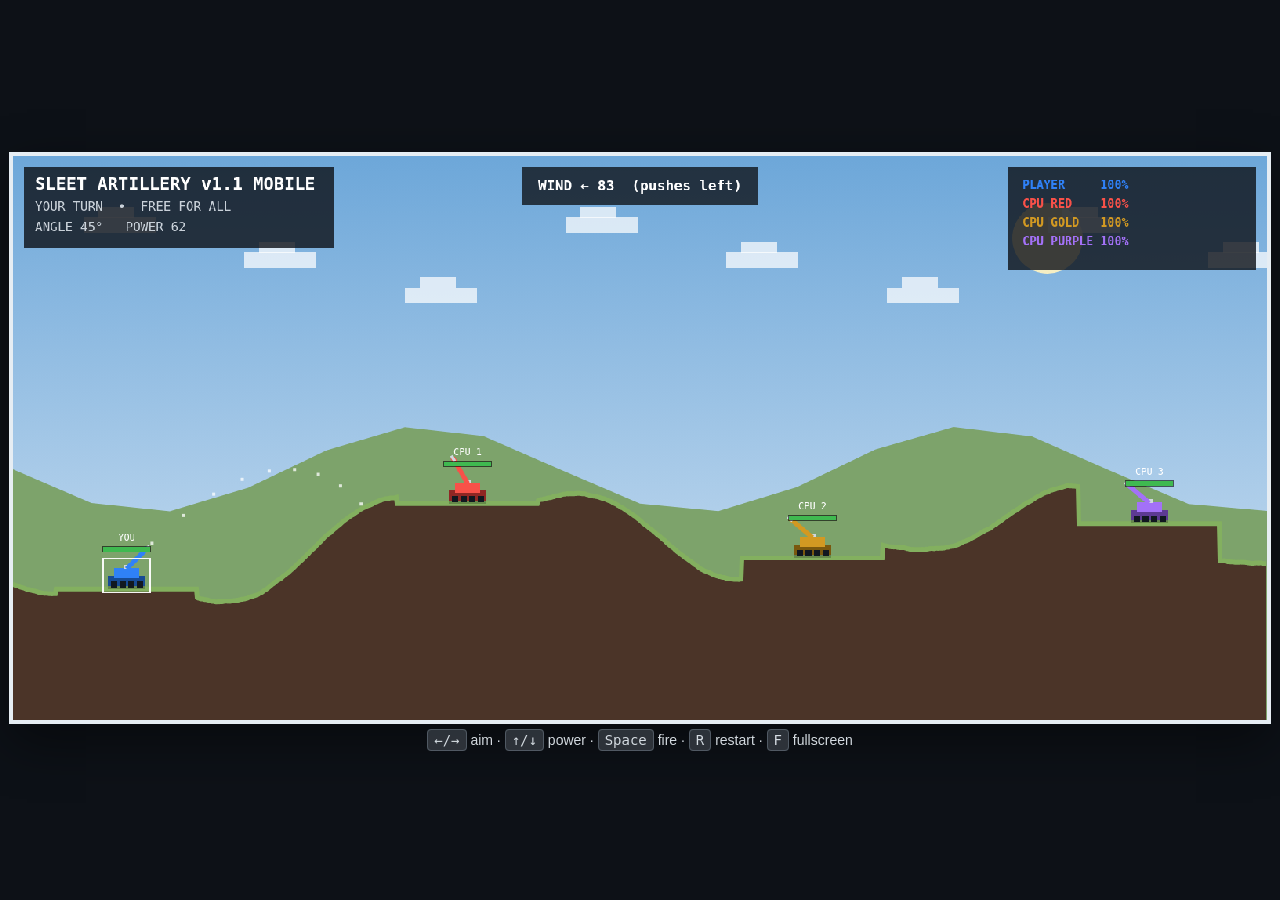
==== sleet-artillery/index.html @ ce70ad14 "Add mobile Sleet Artillery web build" ====
<!DOCTYPE html>
<html lang="en">
<head>
<meta charset="UTF-8" />
<meta name="viewport" content="width=device-width,initial-scale=1.0" />
<title>Sleet Artillery v1.1 Mobile - Free For All</title>
<style>
html,body{margin:0;height:100%;background:#0d1117;color:#e6edf3;font-family:Arial,Helvetica,sans-serif;overflow:hidden}
#wrap{height:100%;display:flex;align-items:center;justify-content:center;flex-direction:column;gap:8px}
canvas{image-rendering:pixelated;image-rendering:crisp-edges;border:4px solid #e6edf3;max-width:98vw;max-height:86vh;background:#78b7e8;box-shadow:0 18px 50px rgba(0,0,0,.45)}
canvas:fullscreen{width:100vw;height:100vh;max-width:none;max-height:none;border:0;object-fit:contain;background:#000}
#help{font-size:14px;opacity:.92;text-align:center;padding:0 10px} kbd{background:#30363d;padding:2px 6px;border-radius:4px;border:1px solid #57606a}
#touch{display:none;gap:8px;flex-wrap:wrap;justify-content:center;width:min(98vw,760px)}
#touch button{font:700 16px Arial,sans-serif;min-width:64px;min-height:48px;padding:10px 14px;border-radius:10px;border:1px solid #57606a;background:#21262d;color:#fff;touch-action:none;user-select:none;-webkit-user-select:none}
#touch .fire{min-width:110px;background:#8f2724}
#touch .utility{font-size:13px;min-width:76px}
@media (pointer:coarse),(max-width:900px){canvas{max-height:72vh;border-width:2px}#help{display:none}#touch{display:flex}#wrap{gap:6px;padding:4px;box-sizing:border-box}}
</style>
</head>
<body>
<div id="wrap">
<canvas id="game" width="1600" height="720"></canvas>
<div id="help"><kbd>←/→</kbd> aim · <kbd>↑/↓</kbd> power · <kbd>Space</kbd> fire · <kbd>R</kbd> restart · <kbd>F</kbd> fullscreen</div>
<div id="touch">
  <button data-hold="ArrowLeft">ANGLE +</button>
  <button data-hold="ArrowRight">ANGLE -</button>
  <button data-hold="ArrowUp">POWER +</button>
  <button data-hold="ArrowDown">POWER -</button>
  <button class="fire" id="fireBtn">FIRE</button>
  <button class="utility" id="restartBtn">NEW MAP</button>
  <button class="utility" id="fullBtn">FULLSCREEN</button>
</div>
</div>
<script>
const canvas=document.getElementById('game'),ctx=canvas.getContext('2d');ctx.imageSmoothingEnabled=false;
const W=canvas.width,H=canvas.height,GRAVITY=190,WIND_SCALE=55;
const keys={};
let terrain=[],tanks=[],projectile=null,particles=[],trails=[],wind=0,turn=0,state='aim',winner=null,screenShake=0,flash=0,last=performance.now();
const COLORS=[['#2f81f7','#174b94'],['#f85149','#8f2724'],['#d29922','#7a580e'],['#a371f7','#5d3a93']];
const NAMES=['PLAYER','CPU RED','CPU GOLD','CPU PURPLE'];
addEventListener('keydown',e=>{keys[e.code]=true;if(['Space','ArrowUp','ArrowDown','ArrowLeft','ArrowRight'].includes(e.code))e.preventDefault();if(e.code==='KeyF'&&!e.repeat){if(!document.fullscreenElement)canvas.requestFullscreen?.();else document.exitFullscreen?.();}if(e.code==='KeyR'&&!e.repeat)resetGame();if(e.code==='Space'&&!e.repeat&&state==='aim'&&turn===0)fireCurrent();});
addEventListener('keyup',e=>keys[e.code]=false);
const touch=document.getElementById('touch');
for(const b of touch.querySelectorAll('[data-hold]')){
  const code=b.dataset.hold;
  const down=e=>{e.preventDefault();keys[code]=true;};
  const up=e=>{e.preventDefault();keys[code]=false;};
  b.addEventListener('pointerdown',down); b.addEventListener('pointerup',up); b.addEventListener('pointercancel',up); b.addEventListener('pointerleave',up);
}
document.getElementById('fireBtn').addEventListener('pointerdown',e=>{e.preventDefault();if(state==='aim'&&turn===0)fireCurrent();});
document.getElementById('restartBtn').addEventListener('pointerdown',e=>{e.preventDefault();resetGame();});
document.getElementById('fullBtn').addEventListener('pointerdown',async e=>{e.preventDefault();try{if(!document.fullscreenElement)await document.documentElement.requestFullscreen?.();else await document.exitFullscreen?.();}catch(_){}});
canvas.addEventListener('pointerdown',()=>{ if(window.innerWidth<900 && screen.orientation?.lock && document.fullscreenElement){screen.orientation.lock('landscape').catch(()=>{});} });
function clamp(v,a,b){return Math.max(a,Math.min(b,v));} function rand(a,b){return a+Math.random()*(b-a);} function alive(){return tanks.filter(t=>t.health>0);} function groundY(x){return terrain[clamp(Math.round(x),0,W-1)];}
function generateTerrain(){terrain=new Array(W);let base=505+rand(-20,20),drift=0;for(let x=0;x<W;x++){drift+=rand(-.3,.3);drift*=.968;const wave=Math.sin(x*.008)*54+Math.sin(x*.021+1.4)*22+Math.sin(x*.0031+2)*28;terrain[x]=clamp(base+wave+drift,335,635);} [145,580,1020,1450].forEach(x=>flattenPad(x,90));}
function flattenPad(cx,r){let sum=0,n=0;for(let x=Math.max(0,cx-r);x<Math.min(W,cx+r);x++){sum+=terrain[x];n++;}const y=sum/n;for(let x=Math.max(0,cx-r);x<Math.min(W,cx+r);x++)terrain[x]=y;}
function makeTank(x,id){const [color,dark]=COLORS[id];const left=id>=2;return{x,y:groundY(x)-20,w:38,h:20,id,angle:id===0?45:(left?140:120),power:62,health:100,color,dark};}
function syncTankY(t){if(t.health>0)t.y=groundY(t.x)-t.h;}
function resetGame(){generateTerrain();const xs=[145,580,1020,1450];tanks=xs.map((x,i)=>makeTank(x,i));projectile=null;particles=[];trails=[];wind=rand(-1,1);turn=0;state='aim';winner=null;screenShake=0;flash=0;}
function muzzle(t){const r=36,rad=t.angle*Math.PI/180;return{x:t.x+Math.cos(rad)*r,y:t.y-6-Math.sin(rad)*r};}
function fireTank(t){if(!t||t.health<=0)return;const m=muzzle(t),rad=t.angle*Math.PI/180,speed=t.power*4.55;projectile={x:m.x,y:m.y,vx:Math.cos(rad)*speed,vy:-Math.sin(rad)*speed,owner:t.id,life:0};trails=[];state='flight';burst(m.x,m.y,9,'#ffd166',125);}
function fireCurrent(){if(projectile||winner!==null)return;fireTank(tanks[turn]);}
function pickCpuTarget(cpu){const choices=tanks.filter(t=>t.health>0&&t.id!==cpu.id);choices.sort((a,b)=>Math.abs(a.x-cpu.x)-Math.abs(b.x-cpu.x));if(Math.random()<.72)return choices[0];return choices[Math.floor(Math.random()*choices.length)];}
function simulateImpact(cpu,angle,power){const rad=angle*Math.PI/180,s=power*4.55,m=muzzle(cpu);let x=m.x,y=m.y,vx=Math.cos(rad)*s,vy=-Math.sin(rad)*s;for(let i=0;i<500;i++){const dt=.022;vx+=wind*WIND_SCALE*dt;vy+=GRAVITY*dt;x+=vx*dt;y+=vy*dt;if(x<0||x>=W||y>H+40)return{x,y,valid:false};if(y>=groundY(x))return{x,y,valid:true};}return{x,y,valid:false};}
function cpuChooseAndFire(){const cpu=tanks[turn];if(!cpu||cpu.health<=0){advanceTurn();return;}const target=pickCpuTarget(cpu);let best={err:1e9,angle:cpu.x<target.x?45:135,power:58};const a0=cpu.x<target.x?12:98,a1=cpu.x<target.x?82:168;for(let angle=a0;angle<=a1;angle+=2){for(let power=30;power<=100;power+=2){const hit=simulateImpact(cpu,angle,power);if(!hit.valid)continue;const err=Math.abs(hit.x-target.x)+Math.abs(hit.y-(target.y+8))*.15;if(err<best.err)best={err,angle,power};}}cpu.angle=clamp(best.angle+rand(-2.8,2.8),5,175);cpu.power=clamp(best.power+rand(-3.5,3.5),20,100);setTimeout(()=>{if(state==='cpu'&&winner===null&&tanks[turn]===cpu)fireTank(cpu);},600);}
function burst(x,y,n=18,color='#ffb347',speed=220){for(let i=0;i<n;i++)particles.push({x,y,vx:rand(-speed,speed),vy:rand(-speed,speed*.25),life:rand(.45,1),color,size:rand(2,5)});}
function crater(cx,cy,r){for(let x=Math.max(0,Math.floor(cx-r));x<=Math.min(W-1,Math.ceil(cx+r));x++){const dx=x-cx;if(Math.abs(dx)>r)continue;const depth=Math.sqrt(r*r-dx*dx)*.78;terrain[x]=Math.min(H-12,Math.max(terrain[x],cy+depth));}tanks.forEach(syncTankY);}
function damageAt(x,y,r){tanks.forEach(t=>{if(t.health<=0)return;const d=Math.hypot(t.x-x,(t.y-5)-y);if(d<r+30){const dmg=Math.round(clamp((1-d/(r+30))*62,7,62));t.health=clamp(t.health-dmg,0,100);burst(t.x,t.y-8,15,t.color,180);}});const survivors=alive();if(survivors.length===1){winner=survivors[0].id;state='gameover';}else if(survivors.length===0){winner=-1;state='gameover';}}
function explode(x,y){const r=46;crater(x,y,r);damageAt(x,y,r);burst(x,y,44,'#ff9f43',310);burst(x,y,22,'#f0f6fc',185);screenShake=9;flash=.18;projectile=null;if(winner!==null)return;advanceTurn();}
function advanceTurn(){if(winner!==null)return;let tries=0;do{turn=(turn+1)%tanks.length;tries++;}while(tanks[turn].health<=0&&tries<=tanks.length);wind=clamp(wind+rand(-.38,.38),-1,1);if(turn===0){state='aim';}else{state='cpu';cpuChooseAndFire();}}
function update(dt){if(state==='aim'&&turn===0&&winner===null&&tanks[0].health>0){const t=tanks[0];if(keys.ArrowLeft)t.angle=clamp(t.angle+55*dt,5,175);if(keys.ArrowRight)t.angle=clamp(t.angle-55*dt,5,175);if(keys.ArrowUp)t.power=clamp(t.power+34*dt,20,100);if(keys.ArrowDown)t.power=clamp(t.power-34*dt,20,100);}if(projectile){projectile.life+=dt;projectile.vx+=wind*WIND_SCALE*dt;projectile.vy+=GRAVITY*dt;projectile.x+=projectile.vx*dt;projectile.y+=projectile.vy*dt;if(trails.length===0||Math.hypot(projectile.x-trails.at(-1).x,projectile.y-trails.at(-1).y)>10)trails.push({x:projectile.x,y:projectile.y,life:1.35});if(projectile.x<0||projectile.x>=W||projectile.y>H+50){projectile=null;advanceTurn();}else if(projectile.y>=groundY(projectile.x))explode(projectile.x,projectile.y);else{for(const t of tanks){if(t.health<=0)continue;if(projectile.owner===t.id&&projectile.life<.2)continue;if(Math.abs(projectile.x-t.x)<24&&projectile.y>t.y-30&&projectile.y<t.y+20){explode(projectile.x,projectile.y);break;}}}}for(const p of particles){p.life-=dt;p.vy+=260*dt;p.x+=p.vx*dt;p.y+=p.vy*dt;}particles=particles.filter(p=>p.life>0);trails.forEach(t=>t.life-=dt);trails=trails.filter(t=>t.life>0);screenShake=Math.max(0,screenShake-28*dt);flash=Math.max(0,flash-dt);}
function drawSky(){const g=ctx.createLinearGradient(0,0,0,H);g.addColorStop(0,'#6da7d9');g.addColorStop(1,'#d7e6f4');ctx.fillStyle=g;ctx.fillRect(0,0,W,H);ctx.fillStyle='rgba(255,244,194,.92)';ctx.beginPath();ctx.arc(1320,105,45,0,Math.PI*2);ctx.fill();ctx.fillStyle='rgba(255,255,255,.72)';for(let i=0;i<8;i++){const x=90+i*205,y=78+(i%3)*45;ctx.fillRect(x,y,92,20);ctx.fillRect(x+19,y-13,46,14);}ctx.fillStyle='#7da36b';ctx.beginPath();ctx.moveTo(0,500);for(let x=0;x<=W;x+=100)ctx.lineTo(x,400+Math.sin(x*.009)*55);ctx.lineTo(W,H);ctx.lineTo(0,H);ctx.fill();}
function drawTerrain(){ctx.fillStyle='#4b3428';ctx.beginPath();ctx.moveTo(0,H);ctx.lineTo(0,terrain[0]);for(let x=1;x<W;x++)ctx.lineTo(x,terrain[x]);ctx.lineTo(W-1,H);ctx.closePath();ctx.fill();ctx.strokeStyle='#83b05f';ctx.lineWidth=6;ctx.beginPath();ctx.moveTo(0,terrain[0]);for(let x=1;x<W;x++)ctx.lineTo(x,terrain[x]);ctx.stroke();}
function drawTank(t){if(t.health<=0){ctx.fillStyle='rgba(20,20,20,.7)';ctx.fillRect(t.x-20,groundY(t.x)-9,40,9);return;}const x=Math.round(t.x),y=Math.round(t.y),rad=t.angle*Math.PI/180;ctx.fillStyle='rgba(0,0,0,.22)';ctx.fillRect(x-24,y+15,48,5);ctx.fillStyle=t.dark;ctx.fillRect(x-24,y+3,48,13);ctx.fillStyle='#111820';for(let i=-20;i<=14;i+=11)ctx.fillRect(x+i,y+10,8,8);ctx.fillStyle=t.color;ctx.fillRect(x-16,y-7,32,13);ctx.fillStyle='#d0d7de';ctx.fillRect(x-4,y-11,8,5);ctx.save();ctx.translate(x,y-6);ctx.rotate(-rad);ctx.fillStyle=t.color;ctx.fillRect(0,-3,38,6);ctx.fillStyle='#d0d7de';ctx.fillRect(33,-2,8,4);ctx.restore();if(turn===t.id&&state!=='flight'&&winner===null){ctx.strokeStyle='rgba(255,255,255,.95)';ctx.lineWidth=2;ctx.strokeRect(x-30,y-19,60,43);}ctx.fillStyle='rgba(0,0,0,.6)';ctx.fillRect(x-31,y-35,62,8);ctx.fillStyle=t.health>45?'#3fb950':(t.health>20?'#d29922':'#f85149');ctx.fillRect(x-30,y-34,60*(t.health/100),6);ctx.fillStyle='#fff';ctx.font='12px monospace';ctx.textAlign='center';ctx.fillText(t.id===0?'YOU':`CPU ${t.id}`,x,y-42);ctx.textAlign='left';}
function drawTrajectoryPreview(){if(state!=='aim'||turn!==0||winner!==null)return;const t=tanks[0],rad=t.angle*Math.PI/180,s=t.power*4.55,m=muzzle(t);let x=m.x,y=m.y,vx=Math.cos(rad)*s,vy=-Math.sin(rad)*s;ctx.fillStyle='rgba(255,255,255,.75)';for(let i=0;i<125;i++){const dt=.035;vx+=wind*WIND_SCALE*dt;vy+=GRAVITY*dt;x+=vx*dt;y+=vy*dt;if(i%6===0)ctx.fillRect(x-2,y-2,4,4);if(x<0||x>=W||y>=groundY(x))break;}}
function drawProjectile(){for(const t of trails){ctx.globalAlpha=Math.min(.65,t.life*.5);ctx.fillStyle='#f0f6fc';ctx.fillRect(t.x-2,t.y-2,4,4);}ctx.globalAlpha=1;if(projectile){ctx.fillStyle='#111';ctx.beginPath();ctx.arc(projectile.x,projectile.y,7,0,Math.PI*2);ctx.fill();ctx.fillStyle='#ffcc66';ctx.fillRect(projectile.x-2,projectile.y-2,4,4);}}
function drawParticles(){for(const p of particles){ctx.globalAlpha=Math.max(0,p.life);ctx.fillStyle=p.color;ctx.fillRect(p.x,p.y,p.size,p.size);}ctx.globalAlpha=1;}
function drawWind(){const cx=W/2,mag=Math.abs(wind);ctx.fillStyle='rgba(13,17,23,.78)';ctx.fillRect(cx-150,14,300,48);ctx.fillStyle='#fff';ctx.font='bold 18px monospace';ctx.textAlign='center';ctx.fillText(`WIND ${wind>=0?'→':'←'} ${Math.round(mag*100)}  (${wind>=0?'pushes right':'pushes left'})`,cx,44);ctx.textAlign='left';}
function drawHUD(){ctx.fillStyle='rgba(13,17,23,.8)';ctx.fillRect(14,14,395,104);ctx.fillStyle='#fff';ctx.font='bold 22px monospace';ctx.fillText('SLEET ARTILLERY v1.1 MOBILE',28,43);ctx.font='16px monospace';ctx.fillStyle='#c9d1d9';const who=winner!==null?'BATTLE OVER':(turn===0?'YOUR TURN':`${NAMES[turn]} TURN`);ctx.fillText(`${who}  •  FREE FOR ALL`,28,70);if(turn===0&&winner===null)ctx.fillText(`ANGLE ${tanks[0].angle.toFixed(0)}°   POWER ${tanks[0].power.toFixed(0)}`,28,96);drawWind();const panelX=W-330;ctx.fillStyle='rgba(13,17,23,.8)';ctx.fillRect(panelX,14,316,132);ctx.font='bold 15px monospace';tanks.forEach((t,i)=>{ctx.fillStyle=t.color;ctx.fillText(`${NAMES[i].padEnd(10)} ${String(t.health).padStart(3)}%${t.health<=0?'  OUT':''}`,panelX+18,42+i*24);});if(winner!==null){ctx.fillStyle='rgba(0,0,0,.62)';ctx.fillRect(0,0,W,H);ctx.textAlign='center';ctx.fillStyle='#fff';ctx.font='bold 56px monospace';ctx.fillText(winner===-1?'DRAW!':`${NAMES[winner]} WINS!`,W/2,H/2-15);ctx.font='23px monospace';ctx.fillText('Press R for a new free-for-all battlefield',W/2,H/2+35);ctx.textAlign='left';}}
function draw(){const sx=screenShake?rand(-screenShake,screenShake):0,sy=screenShake?rand(-screenShake,screenShake):0;ctx.save();ctx.translate(sx,sy);drawSky();drawTerrain();drawTrajectoryPreview();tanks.forEach(drawTank);drawProjectile();drawParticles();drawHUD();ctx.restore();if(flash>0){ctx.fillStyle=`rgba(255,240,210,${flash*2.8})`;ctx.fillRect(0,0,W,H);}}
function loop(now){const dt=Math.min(.033,(now-last)/1000);last=now;update(dt);draw();requestAnimationFrame(loop);} resetGame();requestAnimationFrame(loop);
</script>
</body>
</html>
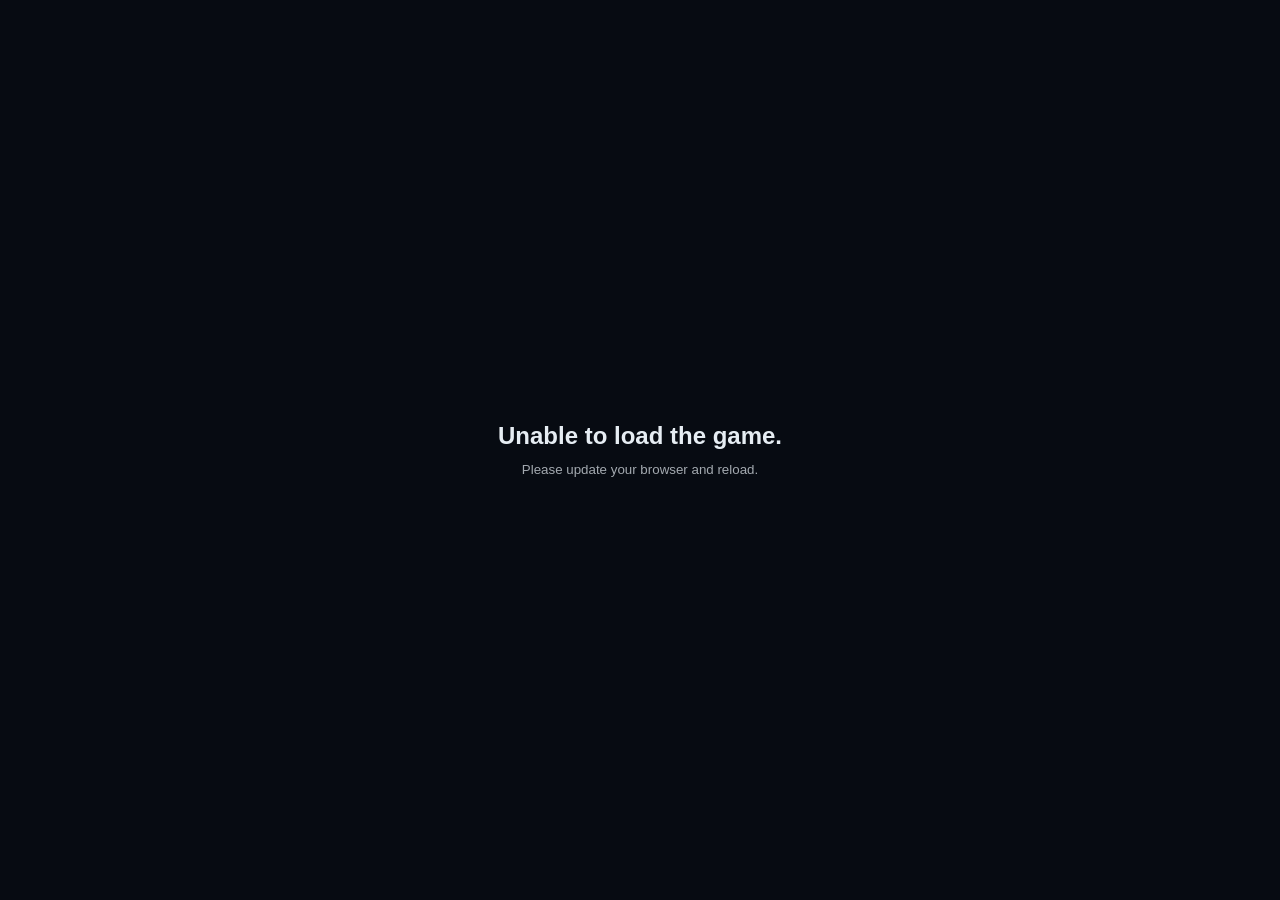
==== commit a4285188: "Publish Sleet Artillery v2.4 Soundstage Playtest" ====
--- a/sleet-artillery/index.html
+++ b/sleet-artillery/index.html
@@ -1,84 +1,15 @@
-<!DOCTYPE html>
+<!doctype html>
 <html lang="en">
 <head>
-<meta charset="UTF-8" />
-<meta name="viewport" content="width=device-width,initial-scale=1.0" />
-<title>Sleet Artillery v1.1 Mobile - Free For All</title>
-<style>
-html,body{margin:0;height:100%;background:#0d1117;color:#e6edf3;font-family:Arial,Helvetica,sans-serif;overflow:hidden}
-#wrap{height:100%;display:flex;align-items:center;justify-content:center;flex-direction:column;gap:8px}
-canvas{image-rendering:pixelated;image-rendering:crisp-edges;border:4px solid #e6edf3;max-width:98vw;max-height:86vh;background:#78b7e8;box-shadow:0 18px 50px rgba(0,0,0,.45)}
-canvas:fullscreen{width:100vw;height:100vh;max-width:none;max-height:none;border:0;object-fit:contain;background:#000}
-#help{font-size:14px;opacity:.92;text-align:center;padding:0 10px} kbd{background:#30363d;padding:2px 6px;border-radius:4px;border:1px solid #57606a}
-#touch{display:none;gap:8px;flex-wrap:wrap;justify-content:center;width:min(98vw,760px)}
-#touch button{font:700 16px Arial,sans-serif;min-width:64px;min-height:48px;padding:10px 14px;border-radius:10px;border:1px solid #57606a;background:#21262d;color:#fff;touch-action:none;user-select:none;-webkit-user-select:none}
-#touch .fire{min-width:110px;background:#8f2724}
-#touch .utility{font-size:13px;min-width:76px}
-@media (pointer:coarse),(max-width:900px){canvas{max-height:72vh;border-width:2px}#help{display:none}#touch{display:flex}#wrap{gap:6px;padding:4px;box-sizing:border-box}}
-</style>
+<meta charset="utf-8">
+<meta name="viewport" content="width=device-width,initial-scale=1">
+<title>Sleet Artillery v2.4 - Soundstage Playtest</title>
+<style>html,body{margin:0;height:100%;background:#070b12;color:#e6edf3;font-family:Arial,sans-serif}body{display:grid;place-items:center}.loading{text-align:center;padding:24px}.loading b{display:block;font-size:24px;margin-bottom:10px}.loading small{opacity:.7}</style>
 </head>
 <body>
-<div id="wrap">
-<canvas id="game" width="1600" height="720"></canvas>
-<div id="help"><kbd>←/→</kbd> aim · <kbd>↑/↓</kbd> power · <kbd>Space</kbd> fire · <kbd>R</kbd> restart · <kbd>F</kbd> fullscreen</div>
-<div id="touch">
-  <button data-hold="ArrowLeft">ANGLE +</button>
-  <button data-hold="ArrowRight">ANGLE -</button>
-  <button data-hold="ArrowUp">POWER +</button>
-  <button data-hold="ArrowDown">POWER -</button>
-  <button class="fire" id="fireBtn">FIRE</button>
-  <button class="utility" id="restartBtn">NEW MAP</button>
-  <button class="utility" id="fullBtn">FULLSCREEN</button>
-</div>
-</div>
+<div class="loading"><b>Loading Sleet Artillery v2.4…</b><small>Soundstage Playtest</small></div>
 <script>
-const canvas=document.getElementById('game'),ctx=canvas.getContext('2d');ctx.imageSmoothingEnabled=false;
-const W=canvas.width,H=canvas.height,GRAVITY=190,WIND_SCALE=55;
-const keys={};
-let terrain=[],tanks=[],projectile=null,particles=[],trails=[],wind=0,turn=0,state='aim',winner=null,screenShake=0,flash=0,last=performance.now();
-const COLORS=[['#2f81f7','#174b94'],['#f85149','#8f2724'],['#d29922','#7a580e'],['#a371f7','#5d3a93']];
-const NAMES=['PLAYER','CPU RED','CPU GOLD','CPU PURPLE'];
-addEventListener('keydown',e=>{keys[e.code]=true;if(['Space','ArrowUp','ArrowDown','ArrowLeft','ArrowRight'].includes(e.code))e.preventDefault();if(e.code==='KeyF'&&!e.repeat){if(!document.fullscreenElement)canvas.requestFullscreen?.();else document.exitFullscreen?.();}if(e.code==='KeyR'&&!e.repeat)resetGame();if(e.code==='Space'&&!e.repeat&&state==='aim'&&turn===0)fireCurrent();});
-addEventListener('keyup',e=>keys[e.code]=false);
-const touch=document.getElementById('touch');
-for(const b of touch.querySelectorAll('[data-hold]')){
-  const code=b.dataset.hold;
-  const down=e=>{e.preventDefault();keys[code]=true;};
-  const up=e=>{e.preventDefault();keys[code]=false;};
-  b.addEventListener('pointerdown',down); b.addEventListener('pointerup',up); b.addEventListener('pointercancel',up); b.addEventListener('pointerleave',up);
-}
-document.getElementById('fireBtn').addEventListener('pointerdown',e=>{e.preventDefault();if(state==='aim'&&turn===0)fireCurrent();});
-document.getElementById('restartBtn').addEventListener('pointerdown',e=>{e.preventDefault();resetGame();});
-document.getElementById('fullBtn').addEventListener('pointerdown',async e=>{e.preventDefault();try{if(!document.fullscreenElement)await document.documentElement.requestFullscreen?.();else await document.exitFullscreen?.();}catch(_){}});
-canvas.addEventListener('pointerdown',()=>{ if(window.innerWidth<900 && screen.orientation?.lock && document.fullscreenElement){screen.orientation.lock('landscape').catch(()=>{});} });
-function clamp(v,a,b){return Math.max(a,Math.min(b,v));} function rand(a,b){return a+Math.random()*(b-a);} function alive(){return tanks.filter(t=>t.health>0);} function groundY(x){return terrain[clamp(Math.round(x),0,W-1)];}
-function generateTerrain(){terrain=new Array(W);let base=505+rand(-20,20),drift=0;for(let x=0;x<W;x++){drift+=rand(-.3,.3);drift*=.968;const wave=Math.sin(x*.008)*54+Math.sin(x*.021+1.4)*22+Math.sin(x*.0031+2)*28;terrain[x]=clamp(base+wave+drift,335,635);} [145,580,1020,1450].forEach(x=>flattenPad(x,90));}
-function flattenPad(cx,r){let sum=0,n=0;for(let x=Math.max(0,cx-r);x<Math.min(W,cx+r);x++){sum+=terrain[x];n++;}const y=sum/n;for(let x=Math.max(0,cx-r);x<Math.min(W,cx+r);x++)terrain[x]=y;}
-function makeTank(x,id){const [color,dark]=COLORS[id];const left=id>=2;return{x,y:groundY(x)-20,w:38,h:20,id,angle:id===0?45:(left?140:120),power:62,health:100,color,dark};}
-function syncTankY(t){if(t.health>0)t.y=groundY(t.x)-t.h;}
-function resetGame(){generateTerrain();const xs=[145,580,1020,1450];tanks=xs.map((x,i)=>makeTank(x,i));projectile=null;particles=[];trails=[];wind=rand(-1,1);turn=0;state='aim';winner=null;screenShake=0;flash=0;}
-function muzzle(t){const r=36,rad=t.angle*Math.PI/180;return{x:t.x+Math.cos(rad)*r,y:t.y-6-Math.sin(rad)*r};}
-function fireTank(t){if(!t||t.health<=0)return;const m=muzzle(t),rad=t.angle*Math.PI/180,speed=t.power*4.55;projectile={x:m.x,y:m.y,vx:Math.cos(rad)*speed,vy:-Math.sin(rad)*speed,owner:t.id,life:0};trails=[];state='flight';burst(m.x,m.y,9,'#ffd166',125);}
-function fireCurrent(){if(projectile||winner!==null)return;fireTank(tanks[turn]);}
-function pickCpuTarget(cpu){const choices=tanks.filter(t=>t.health>0&&t.id!==cpu.id);choices.sort((a,b)=>Math.abs(a.x-cpu.x)-Math.abs(b.x-cpu.x));if(Math.random()<.72)return choices[0];return choices[Math.floor(Math.random()*choices.length)];}
-function simulateImpact(cpu,angle,power){const rad=angle*Math.PI/180,s=power*4.55,m=muzzle(cpu);let x=m.x,y=m.y,vx=Math.cos(rad)*s,vy=-Math.sin(rad)*s;for(let i=0;i<500;i++){const dt=.022;vx+=wind*WIND_SCALE*dt;vy+=GRAVITY*dt;x+=vx*dt;y+=vy*dt;if(x<0||x>=W||y>H+40)return{x,y,valid:false};if(y>=groundY(x))return{x,y,valid:true};}return{x,y,valid:false};}
-function cpuChooseAndFire(){const cpu=tanks[turn];if(!cpu||cpu.health<=0){advanceTurn();return;}const target=pickCpuTarget(cpu);let best={err:1e9,angle:cpu.x<target.x?45:135,power:58};const a0=cpu.x<target.x?12:98,a1=cpu.x<target.x?82:168;for(let angle=a0;angle<=a1;angle+=2){for(let power=30;power<=100;power+=2){const hit=simulateImpact(cpu,angle,power);if(!hit.valid)continue;const err=Math.abs(hit.x-target.x)+Math.abs(hit.y-(target.y+8))*.15;if(err<best.err)best={err,angle,power};}}cpu.angle=clamp(best.angle+rand(-2.8,2.8),5,175);cpu.power=clamp(best.power+rand(-3.5,3.5),20,100);setTimeout(()=>{if(state==='cpu'&&winner===null&&tanks[turn]===cpu)fireTank(cpu);},600);}
-function burst(x,y,n=18,color='#ffb347',speed=220){for(let i=0;i<n;i++)particles.push({x,y,vx:rand(-speed,speed),vy:rand(-speed,speed*.25),life:rand(.45,1),color,size:rand(2,5)});}
-function crater(cx,cy,r){for(let x=Math.max(0,Math.floor(cx-r));x<=Math.min(W-1,Math.ceil(cx+r));x++){const dx=x-cx;if(Math.abs(dx)>r)continue;const depth=Math.sqrt(r*r-dx*dx)*.78;terrain[x]=Math.min(H-12,Math.max(terrain[x],cy+depth));}tanks.forEach(syncTankY);}
-function damageAt(x,y,r){tanks.forEach(t=>{if(t.health<=0)return;const d=Math.hypot(t.x-x,(t.y-5)-y);if(d<r+30){const dmg=Math.round(clamp((1-d/(r+30))*62,7,62));t.health=clamp(t.health-dmg,0,100);burst(t.x,t.y-8,15,t.color,180);}});const survivors=alive();if(survivors.length===1){winner=survivors[0].id;state='gameover';}else if(survivors.length===0){winner=-1;state='gameover';}}
-function explode(x,y){const r=46;crater(x,y,r);damageAt(x,y,r);burst(x,y,44,'#ff9f43',310);burst(x,y,22,'#f0f6fc',185);screenShake=9;flash=.18;projectile=null;if(winner!==null)return;advanceTurn();}
-function advanceTurn(){if(winner!==null)return;let tries=0;do{turn=(turn+1)%tanks.length;tries++;}while(tanks[turn].health<=0&&tries<=tanks.length);wind=clamp(wind+rand(-.38,.38),-1,1);if(turn===0){state='aim';}else{state='cpu';cpuChooseAndFire();}}
-function update(dt){if(state==='aim'&&turn===0&&winner===null&&tanks[0].health>0){const t=tanks[0];if(keys.ArrowLeft)t.angle=clamp(t.angle+55*dt,5,175);if(keys.ArrowRight)t.angle=clamp(t.angle-55*dt,5,175);if(keys.ArrowUp)t.power=clamp(t.power+34*dt,20,100);if(keys.ArrowDown)t.power=clamp(t.power-34*dt,20,100);}if(projectile){projectile.life+=dt;projectile.vx+=wind*WIND_SCALE*dt;projectile.vy+=GRAVITY*dt;projectile.x+=projectile.vx*dt;projectile.y+=projectile.vy*dt;if(trails.length===0||Math.hypot(projectile.x-trails.at(-1).x,projectile.y-trails.at(-1).y)>10)trails.push({x:projectile.x,y:projectile.y,life:1.35});if(projectile.x<0||projectile.x>=W||projectile.y>H+50){projectile=null;advanceTurn();}else if(projectile.y>=groundY(projectile.x))explode(projectile.x,projectile.y);else{for(const t of tanks){if(t.health<=0)continue;if(projectile.owner===t.id&&projectile.life<.2)continue;if(Math.abs(projectile.x-t.x)<24&&projectile.y>t.y-30&&projectile.y<t.y+20){explode(projectile.x,projectile.y);break;}}}}for(const p of particles){p.life-=dt;p.vy+=260*dt;p.x+=p.vx*dt;p.y+=p.vy*dt;}particles=particles.filter(p=>p.life>0);trails.forEach(t=>t.life-=dt);trails=trails.filter(t=>t.life>0);screenShake=Math.max(0,screenShake-28*dt);flash=Math.max(0,flash-dt);}
-function drawSky(){const g=ctx.createLinearGradient(0,0,0,H);g.addColorStop(0,'#6da7d9');g.addColorStop(1,'#d7e6f4');ctx.fillStyle=g;ctx.fillRect(0,0,W,H);ctx.fillStyle='rgba(255,244,194,.92)';ctx.beginPath();ctx.arc(1320,105,45,0,Math.PI*2);ctx.fill();ctx.fillStyle='rgba(255,255,255,.72)';for(let i=0;i<8;i++){const x=90+i*205,y=78+(i%3)*45;ctx.fillRect(x,y,92,20);ctx.fillRect(x+19,y-13,46,14);}ctx.fillStyle='#7da36b';ctx.beginPath();ctx.moveTo(0,500);for(let x=0;x<=W;x+=100)ctx.lineTo(x,400+Math.sin(x*.009)*55);ctx.lineTo(W,H);ctx.lineTo(0,H);ctx.fill();}
-function drawTerrain(){ctx.fillStyle='#4b3428';ctx.beginPath();ctx.moveTo(0,H);ctx.lineTo(0,terrain[0]);for(let x=1;x<W;x++)ctx.lineTo(x,terrain[x]);ctx.lineTo(W-1,H);ctx.closePath();ctx.fill();ctx.strokeStyle='#83b05f';ctx.lineWidth=6;ctx.beginPath();ctx.moveTo(0,terrain[0]);for(let x=1;x<W;x++)ctx.lineTo(x,terrain[x]);ctx.stroke();}
-function drawTank(t){if(t.health<=0){ctx.fillStyle='rgba(20,20,20,.7)';ctx.fillRect(t.x-20,groundY(t.x)-9,40,9);return;}const x=Math.round(t.x),y=Math.round(t.y),rad=t.angle*Math.PI/180;ctx.fillStyle='rgba(0,0,0,.22)';ctx.fillRect(x-24,y+15,48,5);ctx.fillStyle=t.dark;ctx.fillRect(x-24,y+3,48,13);ctx.fillStyle='#111820';for(let i=-20;i<=14;i+=11)ctx.fillRect(x+i,y+10,8,8);ctx.fillStyle=t.color;ctx.fillRect(x-16,y-7,32,13);ctx.fillStyle='#d0d7de';ctx.fillRect(x-4,y-11,8,5);ctx.save();ctx.translate(x,y-6);ctx.rotate(-rad);ctx.fillStyle=t.color;ctx.fillRect(0,-3,38,6);ctx.fillStyle='#d0d7de';ctx.fillRect(33,-2,8,4);ctx.restore();if(turn===t.id&&state!=='flight'&&winner===null){ctx.strokeStyle='rgba(255,255,255,.95)';ctx.lineWidth=2;ctx.strokeRect(x-30,y-19,60,43);}ctx.fillStyle='rgba(0,0,0,.6)';ctx.fillRect(x-31,y-35,62,8);ctx.fillStyle=t.health>45?'#3fb950':(t.health>20?'#d29922':'#f85149');ctx.fillRect(x-30,y-34,60*(t.health/100),6);ctx.fillStyle='#fff';ctx.font='12px monospace';ctx.textAlign='center';ctx.fillText(t.id===0?'YOU':`CPU ${t.id}`,x,y-42);ctx.textAlign='left';}
-function drawTrajectoryPreview(){if(state!=='aim'||turn!==0||winner!==null)return;const t=tanks[0],rad=t.angle*Math.PI/180,s=t.power*4.55,m=muzzle(t);let x=m.x,y=m.y,vx=Math.cos(rad)*s,vy=-Math.sin(rad)*s;ctx.fillStyle='rgba(255,255,255,.75)';for(let i=0;i<125;i++){const dt=.035;vx+=wind*WIND_SCALE*dt;vy+=GRAVITY*dt;x+=vx*dt;y+=vy*dt;if(i%6===0)ctx.fillRect(x-2,y-2,4,4);if(x<0||x>=W||y>=groundY(x))break;}}
-function drawProjectile(){for(const t of trails){ctx.globalAlpha=Math.min(.65,t.life*.5);ctx.fillStyle='#f0f6fc';ctx.fillRect(t.x-2,t.y-2,4,4);}ctx.globalAlpha=1;if(projectile){ctx.fillStyle='#111';ctx.beginPath();ctx.arc(projectile.x,projectile.y,7,0,Math.PI*2);ctx.fill();ctx.fillStyle='#ffcc66';ctx.fillRect(projectile.x-2,projectile.y-2,4,4);}}
-function drawParticles(){for(const p of particles){ctx.globalAlpha=Math.max(0,p.life);ctx.fillStyle=p.color;ctx.fillRect(p.x,p.y,p.size,p.size);}ctx.globalAlpha=1;}
-function drawWind(){const cx=W/2,mag=Math.abs(wind);ctx.fillStyle='rgba(13,17,23,.78)';ctx.fillRect(cx-150,14,300,48);ctx.fillStyle='#fff';ctx.font='bold 18px monospace';ctx.textAlign='center';ctx.fillText(`WIND ${wind>=0?'→':'←'} ${Math.round(mag*100)}  (${wind>=0?'pushes right':'pushes left'})`,cx,44);ctx.textAlign='left';}
-function drawHUD(){ctx.fillStyle='rgba(13,17,23,.8)';ctx.fillRect(14,14,395,104);ctx.fillStyle='#fff';ctx.font='bold 22px monospace';ctx.fillText('SLEET ARTILLERY v1.1 MOBILE',28,43);ctx.font='16px monospace';ctx.fillStyle='#c9d1d9';const who=winner!==null?'BATTLE OVER':(turn===0?'YOUR TURN':`${NAMES[turn]} TURN`);ctx.fillText(`${who}  •  FREE FOR ALL`,28,70);if(turn===0&&winner===null)ctx.fillText(`ANGLE ${tanks[0].angle.toFixed(0)}°   POWER ${tanks[0].power.toFixed(0)}`,28,96);drawWind();const panelX=W-330;ctx.fillStyle='rgba(13,17,23,.8)';ctx.fillRect(panelX,14,316,132);ctx.font='bold 15px monospace';tanks.forEach((t,i)=>{ctx.fillStyle=t.color;ctx.fillText(`${NAMES[i].padEnd(10)} ${String(t.health).padStart(3)}%${t.health<=0?'  OUT':''}`,panelX+18,42+i*24);});if(winner!==null){ctx.fillStyle='rgba(0,0,0,.62)';ctx.fillRect(0,0,W,H);ctx.textAlign='center';ctx.fillStyle='#fff';ctx.font='bold 56px monospace';ctx.fillText(winner===-1?'DRAW!':`${NAMES[winner]} WINS!`,W/2,H/2-15);ctx.font='23px monospace';ctx.fillText('Press R for a new free-for-all battlefield',W/2,H/2+35);ctx.textAlign='left';}}
-function draw(){const sx=screenShake?rand(-screenShake,screenShake):0,sy=screenShake?rand(-screenShake,screenShake):0;ctx.save();ctx.translate(sx,sy);drawSky();drawTerrain();drawTrajectoryPreview();tanks.forEach(drawTank);drawProjectile();drawParticles();drawHUD();ctx.restore();if(flash>0){ctx.fillStyle=`rgba(255,240,210,${flash*2.8})`;ctx.fillRect(0,0,W,H);}}
-function loop(now){const dt=Math.min(.033,(now-last)/1000);last=now;update(dt);draw();requestAnimationFrame(loop);} resetGame();requestAnimationFrame(loop);
+(async()=>{try{const b64='H4sIAAAAAAAC/8y92XbjSLIg+B5fgajMFAkRhLByDUhHITEiNKmtJEXGzRtHpwIkQQkV3IqAJLIkzblP97mnp7+gv2De5r0/pb5kzMzdAcdCSpFVPd11b4YIwBdzc3fb3Mz83dvDs4Or3897ym08Ge++eYd/lLE/vfH+FEz/hC8Cfwh/JkHsK4NbfxEFsfenz1cf6q0/KTviw9SfBN6f7sPgYT5bxH9SBrNpHEyh4EM4jG+9YXAfDoI6PWjhNIxDf1yPBv448EzdYO3EYTwOdi/HQRAr+4s4HI+DxUq5t3RHqSuXs7vpMIr9m0A5H/urOIjidzusxpt3UbzCvwi51p8NV48Tf3ETTjtG9zYIb27jjmkYv3T7/uD7zQLb6fxkNI2+aXUHs/Fs0fkpaATDkd0dAcz1kT8Jx6vOEYC/0PYXAKf2KRjfB3E48LXIn0b1KFiEo+7sPliMxrOHzm04HAbT5zc/PSz8+aPc4TCM5gBrZzQOll1/HN5M62EcTKLOIMDWu3+9i+JwtKpzXInXWLw+DBfBIA5n0w7AeDeZdm/8eac1Xz6/GfjTez96DCeAi/oimA4BnOlNx7+LZ93+bAGPHWu+VKLZOBwqi5u+X7UsQ7NsS7McR9Nbltqd+Es2FZ12+/6BHjncbeP+NoOoZqvfDFrQ8LIe3fpDGK+hWA1ov23AP9S8oeH/6Y2WqhkK/p8pvliuq4n/dKOlKuEUFg+Hsr7wh+FdBKhKR9UZ3Y3H0WARBNNHBiAgEiBMsQrgpdBPZ9NAhp6eOQ6MXDdGd9b/K6C0PgoB04BxP5xml4RhwCTeBuP5Iy2EKPx70DHt+bI7m/uDMF519LbTjYNlXKe5FNM194dDnAAYN4xELKlBe2gO28/f+8NHuRPLtQZ2I6mDEwXIzIHqJG86ZjKTPzl9123Yov3RaPT85t0OX/nvdvgmxdUPf4bhvRIOYfPBksQtzLBLr25go/5JYbvyT5ZjwOZj2PP+1IKH3Xc7rLDUCuIEPsBYdvcXi9lD9G4HfyuTYHq344cT5X/8vwp9vbwNRzH/OAqngSJ//MQ/RLezWLm5nUVx8ml/51A0Cdsqef3nnR5/PRj7UbTzEPjz2TT5fMA/+v1wDNOTvL/i7/t+DORBiVfztMlLmMoggXCRfjjlL6cwv8nLE2mgycsPonqyVJNPv4nyd3Ha8ldlR7nmH+5xL0P/gFmcNPYHGgnn8e4bWJSAE4Z9bzgbQMlprN8EcW8c4M/3q6NhtYLzV1G1Qbz0WFEscYAUZBlXK9awonbhm07k4XIym8W3sNB6U78/DoZevLgLuryjL6I+I8qfxCNbDdrHi/3fjq5+98y2oX05Oj38y+XB/nHPa7RE/e/BKvIen7tvxkCvYSMsYEN5X681/vO9HwX06E+/R/hjvpjh/gvHAXv0gcQP+EMMNcb0awLLhn4AbfVjAP0KxkUvosnse/AhDMZD9jiYLQa3J/6CtT4M5uPZ6uoWlyd9hlX2KYzi2WKFj7B+4kt4tb8Y8K8P+PgRlyFhRXsIp0PP0OK7xRT+AKeJA6+CE1/BT9Ng4U1hwjU245e3/vcAio2g3Vv4i817c2AIs8XEnw4CfTp7qKoMNRP4BozsEuDFKoywfwphUIbWxzUUrAL8fRvGl/Ei8L/je2BvyYOA/YLw4VUqrF2iKJ6pTfx4cMta/8pIcfJ/[base64]/fH+P8XNxNCf38KYjuxjAfcokPsP+gdeTyKNRUxFwCrq8C3I8xLCyqgCM+yb6HpTs8htfJm6oK2Oa/xarEQle5l7hm2O462D853z/6ePqXs/NL7+sb5REFrE7l8PPl1fHRaQ8GjFNq8SkFOaRsPjn2Ycp8FJ5g3mFKF2Ew6lTe4+JSYtgvdze38DdQhiCNKGOi2tOhEt3BuIEW+1gmAMnNXymzeYAzpQTTGyAuRJ0qz1oC25dPR1c95Xz/8pJDZ69bcPc+yHarSAZwiiPgsH3ANaH4g8UsigCA0WL2dyCyc5hu5QFKB8p9GIWc6COs/mKg/PVueIMQ4RRBPxnArj59Pj3sXSgXR4cfBeactZvh7uYmGEqgxbd3KGNl0fdpNh4qq9ndAhjGAtBERZRkMTMUxkEwV/[base64]/GkaZEwT0uMN4wAQjyZTi5myjzRRDBrggAwDfXjBwASxsBP6OtfM5+Szv47PjsAvbu18pPTtO3R6OKVvnJbLh2K6hca/B2NHKHbhPftkZW23L5W6Pfthv01nZHpsHe9lutNmuhYdiDNi/rOEOzPaR2m422MxTttkY2lW3bTt90+Fur0R9a1K5vW40Re9u0hu7IwbdWs+E3oYVrAf/p/kkPwK+cH+//3ruAIgfnn5WL3iH/9fHsWPw8/3xxftzjDydHOFn08+xi//SjeH9+dPor/3nw+/5pJenn4Bgoxl9+7f2OnXFqXgESA5QoWODPaA6TBQQHfk+CYTjIVQUgH98oVLHDl82n3v5vvysfP5+eIuDEr+Dlb7/TAgERMuoApzQ1SzPh/+1rjUuQsHx/610cfNq/QKiHQTToVI5hcYJcPgW9UywA5R//8d+V9i9AdiazBT3AdgXJlVMkfAFSDK4ZXhH0wEE4R9IKTBQrdXSjrY3ugjHoW1o0hhXZMVsayAXIbjpmQ0Mx+ABEk46pN1z4cBOAMqtF30En7lRAhgGJFJpZKTUFtwPIjOOwzxY17R6BPYGP3ulH4BkSLuCFhAtbczRXMx3NdCVcvL/o7R98Ug4vjn5LsHFIUhbKkpGylewS1KaALtDIgcEvgDUk6EhHbLERm02XDxk0UjFkx0iHDBpqfsTnsyjEwSEBqykgLM6Vm2BGjJONVyyRZMCX50dnp/s4jXzEl+fy7De0ptbSANFmUxox8Nyzzx+O99PZB9nhe30+C6e414NBiKIFDZOT2wjkCz8Wa2K08G+ABIghG3zARosP2LLTOW7Jc2w5+REfkpQI3QAtrykLoEpAueJwgqQXR0wbQYz2pHd4dJCM9AS3aDLStmbCUjc16NBsS2P9cNQ7PoTtDELGhRjtJUgAOJ84s/4ERIA52nLYggZhDDbc0J/QRhRz2uBDBEzyIaZzCqOVh9jkQ3TFEC9YuRUfFgxTdAj8PAIi+5xoKr3987NTWQw6Obu42ke4CZ5OAzYPV50B1/MgGHYc3WppA9gTAIlraAPgvgAGfAT+OOzgC1SjkVgOrSYItzcL/x4RY+omFw3gl8Wl9fezKRoqdJhJAPUCN3XHwlbHsyg4D4CroHWgCbM4Q2n509HHT8r+xYHMyd7v//vZ2a/7KciOANkWILu6k4DsbATZHzatFGS92WIQ6y0nB7ApQDo5gskmaizz/LODX3tXCUhNK8Gik4DUtl6HxWbfHUkguQKkZh6HgNQEh2YBh7j3CeDjs9OPRYg/XvRO9w97CchuikUnmXgjwSK8XAuy3x6OmiN54u2GmHijALTBwYJZVXr/dn58dolUUYLseP/0EHlfClvTKaDTSKZ3A2CjxmDUcCvadxJ0JsQ1mHZ7AqJOyxAP/rJjG6CwLkKQfWCsJu5KwKDLQSXkHSpXF/vnGWH4NJ3xdkOA2DDyIDYam6a7MXITEONpLEPouhKEluEyYnEeBotB0NFtgUnOXji3lWW+06Pz3kXJFLscxLZuu8kMrwey3wxGI3lNGnx+cYFkpxdATsh7h6wBDMbzi97B0SVwkgx8++/PUhS6CelBGkjwNXHRc/jMDVhEySsDoCk2jWXkAASs5QDMIBWFB748gTKCqAVSTBanJ2e/9pSLM9CDEsjNBLFAqcV2NxPI2+sBH7QGwVAmQC1OMnUUZ9BM8/[base64]/y7t3FYCkiu2ho0EXhAYaxOBGdiNYYY4J1gyWxu4sm0XuLIgOKTc5tkyY4HK5f7xb2cJ4OmKsxoJLlPALbGnbQE4kBZXgr3VbzQkdDZcseoaecibkjxhFHihIS+Bw97pUXYRnF+c/VuW5TQaBaEioef2hhUQNIYDlCjKWU5bJug2LC/BcoA0E8tx3WQHAUR5hnPYOzlTEqWK0x4j2UCNRh7S5ibmCDqzM1rDeRoZzmPnOI8jRAumHTL+k2HhIHJcfpJpeyoQcRhNQ9rl1kbS3szyHrGlgB9m10BzDe/p/dvVRe+kp5TyIGY6ytHzBKVWKr6lnLK1gQD4/WZ/KNNzIxUoX6DnDbG7roBEXX0qI+gXvcuDzz2ZpDtWifCbSpobyGfDHRmDQN5cAlT4USSeJEXmiec+yMLvP19cCmhQLcsJkS4OLAeNtNvbCTzt/sgeyvC0hJDRKoPnEmZz/5BD9OZaUnCuPvUu/sJMLo9kSgd19LiHDIdZuNA+V9Fks1Zi1yQjGah/09kDSk9nXyraaHYDKt4ZKPmJ5ZfZjhVWGFSrNzs77Gx9vpgBO79bgILp3w3DmRKtojiY6EoPtTM6PlLCCN5O49sAD0WHykMY3ypfgr6yzyrMyICMRnsFNMgVFA7Gozo/ZA2GOhnLqPGDeMms5uxU5COeGdGzP+mHwTS+nN3BZs28+hCOY2G+56/Saou7SX8cnEUD+TH9PJ2FESze0Yg3wMx2EZpixZHYeDbwx5eAIdhDeJR2BGOvViL0QkicEMj5oKK+9bzKDLa11MpvdKDnDcb+ZF6do2/EBzy3qr6mVVa3oj49VUBfwr+oNiGFMPnREaHsOHuikr7DA6t2u/tmdDclTwElmKJ5iuakqj6+UeLFCv5VwlH1rUA+vlYUtur2DzxcqrMHnarwM8SnJ/7yIeh/D2P5Uxdb2j9QFwGekikjfxwFXWwvndrgAZqtoodBMr3ioz5A0zRNTqaAfoP/[base64]/Yt7WTDJEol5Fk0iuNJ50wGQM2/xpbSl+mU50cMVGYRV9lcpyQgByS8go3mwyaEkkkpHf0BvEqEQo70drQI/nYXTAcrPga71ZWISfnw0wLZ0aetipGkJctHl9aQR3Y3hxXD9vM+DR/mHmeRvj6znZ2uVzqxBgoV3QEPAy4BBCv5uAgi2EWsWb57mSuA8jzAo8vqX9THzK5+fvOc0pUoiE8IWLYZq/fqY5H43QvKlSF90UbSp13G6LtUlVpTVaQyKW62thLSlScZ0PaVv4BNuB9fhQDWeuKR7urB3WIBywjLA7y22pWGGc9ubsYB0foqH6FgEm/lp1eNkLEMLQNTZTatdIiDqN0Mrf7/cciWC3tpOCQuha4V1S/bOkwb6P2Ztr5domypgC788yMjV4QWqYtt0zDU51++gchBRU8+X9HZ0E+DftBC2ddEZzMamtyyGo2Wn48AW8EYNkElMwGzaHA1mwZV3IsaSCQemiNw3B7qeNK+1WB9f4BCjMkPg7G/8gz1EdmT3NfT09sMmjnj4uQ89spQVKPWtNkmYqLdrCEIM0Zc8B/4nZIUmLbfkDbwWSOETvxlFXQJLKRqMeGJj0qVqwbLOaBkiv6SF7DNrmbrGhKVtbgGqFO7N8mKkWvohmGY2B3//LrmsRabCWwenlqva4D3xgCaJZTvppwIzjjxi9nP2bxKNaE/K7NMiM99CuMqWyKtdIkg2rw2GkVprYxnD+g0UHn9CoFniYv+wHqJNjNsbbSZ165dUVEZcx9Jy2xU4Fz4DK//zB9BO1+zFsqn9w/MbJRM50h9aZKjdJKjTZPMyARqUF4Fj5EqNHn0jDyOU49HQTJcy9DQnAI03dUqEeB2AWSiaYJMJoq0TCzSQBqocTLSploOkMTnALheQoDstsFa0g1YXklzTtPIw/iFztmqsfZQXFxi+cD7B11ATtpgCrcDaqtuNggwDlSzIQHdQEjMNh8XcEt/eoMnjO2WwfgX7+M50wlZcECQT16goUR9TDYO0lXg1q7WcAyt0gdJlPZJ2q0Jw2aFGnKv6Duc6TCxXMiNY8O6aWpWC3YieWrkWm8mk+VIk2XjuDOto7quh9PB+A4E/Ko4rlJxYORuDgMTx2py/5aDrQNTQ5Na6eigW53DUIn8hxi9JAHxbto/2/LkVOClvSUmThkEbhjuJgBQrT3dapFhnj+ZVoeAYo+wXDstF6ATJCoFjhVoWh3TEKV126AzgVxTfL3Q8s0syt5yPp7hrFSZXcNzuVneI+Fu/[base64]/Ey8d/[base64]/TsgG949Gj34glvGXpmO+7KCy1RbCqvAyCDAGnr/mhibM5lNZxHGlFR4Lw+eiXFlWBT0xUsMz4FliMFQKJBoyBnclgqrBTu6QOn4S/2hDnLCp7rd1h40y9aaalK/yn6ij+z3QG7MMhxgoA0oDjTFtNWKVK6q5vrPGiHQ86UVIGX9qTVoN9sjVhcNvPsY1+RVWGBTJWmF7ATffn4EDD4rytffrr9pAPSOxcC2bDXfwDgYxaz6IsD1hyA9v/GHw949NH0cgjowBSJb+R6shrOHKejz3u7jm6z9uvuGDNcBNDGHFb21hTbEIXHQX4PVb7CiM/aaRHJbX+09suggPkbg1Me8UUua+TrR33Irybffzo4/n/ReXDWyIQQ4QQMYFFNpfgDSC3RP3gxq7X8NqF95ZEyF4kvgrwi2QB9dis6oID+jSIrKdSrDk5FSJX71tUKxZJ+xNv06pJXAftMc8d8MCxrO+p/Znx77cyW3zJCnCvMSUxnJqJJgtUerusQARaFMX1nBax4jpRCIFC4mAHktqCVQBagp4do/DEb+3TgWyzuzpj9UtrYSHDOenkSBpcFmPBhM5dFaRI6j+EPyfU+HxokXJJWDZZgv8Fzs/lO2+2yI1NvMY9mCAwErU2avgmfpCjupPjsFciM/f/iApsJ+CyiRn5gKS4A6yQElhWV1pbCsbja4rCuiyLq5sDDeRWIrp4YyPaDdPQOEmHpVCkGqpr9rtvqL0y2vRctkXT2ztB5fowQGfZJqe2jBykdGdTlK2EbE8eH/hCyQqW3KtZMN281HTvGzTBbOoFPI9dOTqZmaHJLEj7VU0X3a3CYIrHQGGZHoyqFcNARdxKBlGnrMRWot7qbv2Ztjv191DCBkAhJBdVh9+odTsTdKbvZF0fy2y6zAC5iNV/T+nK/3b9BsMTRMRavaQg4M6xbXDZGUp6fcW8ENmJwxh2mBFZ0GqIEOEt5TjAR2eDePkDoDJ/cX4Yx+o9d15VoLPaoKNGoYLM9GVTneTdWGXhkse3WzY3YzkXHUyNdqWBvWWHt8QfwiP13n0MJWtzyyHmj4c6DUmY2d4TrpXmVLZuNk/bmINsbu5XWWBpx8raa/E4RIRVXa3dfdfDe9tbPzR/sxi/38U8hK9uNm4rYJZXyhhV4J7NmtCnsv85wZechx+FzWee+lZf7P926u6T2h63n6l5jFzXxQad1UN1L68pbCaTX5UUJCtTylVfPd1sq6FcIMGtMPsuXFuXiW6mXwflrYRglnyC6eZEHhd6Q1zLzGWS9ypFexj1yhDcykbDRMtaWPF1zaz4+JCWrSoCTQ/XACXyiwGwHGsP8DZnEoFcP+/LpmBqvBOBDmf4xx/2pca2yFFFf5H2+xtMGD1zV4FwXCrCfa462lzgIkNrxCAmI0ge+0OTAAaZukb+t8b7KgT7KiBP4kquxZHVNdt3n4ji+0DfulKbVd+yNt4wZn1Si+X/rpke2ksicigDvZb/ztHos0ZRG5Gzc/qy7yIGSf0BLF42b3RKxqp1iEfdhL4n3TaNvuy5Sb1pkgmzIbp5LEwbV/npoOa1ILguUXXq2h9ldMl03nMD+hmGZgj08rSzpA7gOl0w7LPlkav1i03l9cQaZaDti5mD6W4sDLPOAuoYwHe+S6IfIfrJfdy0R0QbmY+84zEuVnWLOlJhFUqANvN6OUMjtvl6fJ0Yv1KEgxWDBzSlX1djPGFO0RjXwgH5IPL/acWM4yscuP6DLIBUzv/7g8O9XJp/FV7oy8kd8s8mic0lEMTt98a2uuA+cg7oA6AHc0mne571GgPj6zd4+8WMfSlvMOefZGHUrGgf7N2mCGLnlxMOwQOihLBjOMrDpyYo2O8Zwx6/v3QXaEr3HgSYejESIiclUKRyvB24DmSAOQ+lsArT310d2Ko3LpCXa4nD89GVxkU5a76KuwVzk4OznZR0feSgdeuS6+2j+/QodffGFjmcvexcfe/ukVvTEteMOjm9G9+uDi89FVJTPkUkZarv4RiLO5J3PkrwXJ57or7a4Z+9uVSOaM/[base64]/oyJbyC7NsVloS8oOl5Za0lQCfEghn0sr2U1Ow+P2cIRWZxcQ9HX+snfpLJRPhaskz62r2aqYhOvlW5ll/LOv9W+3U/U8NHLb6alCe5DY3w6CYUe7uxjg4k8e1u9tyYZRf5vbpMK7Jt95WBLhmAl6pmaF9AUL2WG8C9ewIbB9MU0PEn[... ELLIPSIZATION ...]bL2bkXXx92CxdeaPv800ZH5oc4CSMqbhIBC+nNsJDI6rgPanKE54e+P16eHe/[base64]/LTEBEzfw3eir/tAjvafxt7qbN+XT5BHppdipWIp3LD3Yrf+gWHcBrbusgdSuqiyn4uhtl+HwnlbL26yxYsKVB4H7uQmg6d8rctu/01yxjEpzhamQz0/3js7PaEdhWzcWtH/AUtljNYU5YJdyuqTVm75Qb1KKzYV8edGmOANVLhYDhIyYd/j1FD3hWcon4mW6HiOvrK1dJLs9T3PvFisroeyN6rPdIp+twHVekv61wHmkXEtwuUQf1e54+cdOwIL9LRASQDzCP2EUkSBgimD5tK1Kz/CGvndZIE+ntfhn7eTj0Yd4+G03358b54LnV0hCsPtqPeb7ZQoHoTC2oqe7duFpJl/LPIwBwMZDsi2mBqbNAjtbVJFjFSpiFAGqgbYNDeC7Pn2yFKWDUbi4Bdfc/sknzR9N4lqcQi0JAfFlwNsmdC/[base64]/koRzwGEDnznQL+pMiGNnazl++LF4JXCEOZiP+XLFSyTuHQKpOqN3yddBqHIba++me6zpkCSoLnbS3c5lbQdLiluvoZqIMtvm3o4B6QK1Zc599uMDCnIva22m/[base64]/f9ZpuuXM+3YVVJ5X97SNpeoJN2GC63IQOe9Ndc8HJlQe74gQDFsZitAr65KBQFH/qBBoT/fWl64gfiUlIYodAy9eEskAQ2e/rrr/qX1/oeaGhAh0y3W9fzlz3j8ZFKiZ81UBveFCxoLnvzdUc+kyx5fIO82NhM9qEaj554Ksk7e/HiJ74kP/rFi6gJjlX7Xlk1qCDTj/bQR5wlnrwjTmIsvGbwCj7C74NkjnUwybrG1mYy3bFklS+RnhW5OfU2xSt5qHbFotmO9/5aZv3w4LVscSyxkzzW49GWnUx7GC3sQU/xIbtm19hOrgsJves66YuJfN7tWMY2jpcHjQjC5mq6KatvDmr1uGfj4L7kph59n4BrgqOW2Ql1/OKl9+zlr4f8mFLIi/aLSYKLr+LX1L4nb+RbO9yWu50njPZP+CMzkq4UF7LxsXyRw0ZaRi8nKlGFbABEJtUqtDgarNlks/aSHhFb7WBy1ePSaYm8Ge0MfCO9OXBVfDXeHF68yFbdIo2Kaq33RK2Z/aLYEEQ2cGnawt2dOC9/tkjLys1oiWIJ33xNadObZlM0J+c/rEGMYLk3e6gdeEYoUBM9vBeJhNcZgRDdoimHG7W0szhpsLN745Nwi/YyPPAKxeXllERd3E5f+2OMx7F/uUl/hT0baoOcSOKkP+x9f0pNuhvMOf7cf/vz4V/PVFvZjnyQfva+h1D+ebPfrlT6dTRWUU6hz+uz+ZzUm23l5ko3uIBbVsCVBbplBbowgKKpyy4BMNvJP4PUuIP4IpVLgv7bcmu1HLBV0lcJM12jFpX5W2/UMHf+pij1tyRW2O8lt8Fed5n++29fWVj4d1I24I8p/Z6+pMbuTKkWrG/V3unrl4A78Wv+He3c/KWCYe873dH9k/5y27/bolpgE+qX+Bu8uck1sr2fLsUEOsXkwWVRjfwGMQW/y/mg8z0d/bSdekynKTKZbx9Q80Qo6FMGOo6dGlHohhBeN/qSFhKHRhX1qP7wqofbkMvT2bcRGcm738kG2QZenljt29D+hFpKV12dI7RgFrdc+2k7eji4p+9ZyodNfkQ+jYrE0yYyXeLHzZbxtC2Kx2XtuGyra6fe5FlPcRADe/ZollkeDC1D9yxDDOpytvSh8qXj+QYGVqB4JF6pyb6o0iAR+KpcSXWc5Napx1pRw/ScVDeaij2JSQF+oBpaaU404gaky6+2KzK8LWy0FXchobBzB9CoiXakrKvRst7LzwaTbKjt/PyiSbRt5j5DPI6qxaUdvF8aYqMlEgYZoDoVmC7webG12aVGj9ngGoUVorZ3dOqLm3y7M3YjfYRpbIv0IB7QeMh5W1ZYP5Hdg6rr2JvxLFJSeIY2eCsVQa6RyRqDHESs2+Owl5gAE3+e0/9RAu+LrIPXs9k48KfROZL/7arHlUjRsiv+YI9WsClE2Su/camTJZcut03quWgi1VDfzI8mLeXiYLZhkzuc5hEb4DE2B9emmhaGV6ypa3Mvy52YH90SKzeSkGl/Q0bSvRcyM8ZnnN0u19qIxbt7SqkZNYwUzdGgpAhHRWHwSBxTQfF9JWXlx9d2qHG82Yv6Ubt8UL+dj0fD5ba4sSsubom/to2n2FykCgp4oSnVREQtrnEuaeqAB9dbXjluPiuwcvcJwtvxMqxl/+xl1SLWiH7MgWUmrss0Hd1TnKF1h5feMwKHLqJKTw/fnh6enR19/CDPr7Nf1cK2+4RQoDdNxNNpB58Oj8+46ClNULrLv6NTzzktf77wF5wywFW2DMYBNvIHEqSM1Zc6C8UB6AUnOZqm4pOGRr/[base64]/9OHoHMGcyEMxvNoaEy7lu+5cdgqvgjIt67Odgrc4PgTY0O22ssh7usl+8w0dKNOKEqTcz+839E5XedcVd7vq2rvirml0lLcPAljqiKYYwB8c1ZHSy+MDtJt0COWkl1tnifGjZ/TSh57VBeWUZ+f6c//j8cdT7IFfjK/POuruV56v9S8H3cBa+yz+4ufvk1ZirD3hyATj9FBTlIttNS6GwVIUS5lxk5Yw2eLDJYzgGo+4qUe67bUe6aYe4bF+UIrYdt8o9CZvcmLsH2JMy9VHDYdSN0gdr4egUJeROZbh/OPf/6vdRudLuRQdhe1or0WZgwWOkvzBID69b4mFhAQ27FiI/HkPMXceSWEFSFhaAKSmUNWp6gXNz3MhYd/vnZOMEFtH8XUtEUS921rOPoGded8PSUY9PiLQeiOKmJJMdIqnZQ4X4ptq2Sqeyl/JZ+d8nsa/LkSPuJ6wRML7XsczVi/QRU9RNb1+twVXBbSBRRrQtmpdpqZdsrBlWAyOABf4LeIi+Sgr5AjG1AxdpBTrJ47xKhSI5oYogr8u9PBefHZ43+i16Zthd8fQPPk9DHx7G0JhOqaf8Tef0HvTmGT556K48f939r415nZV+MHG4b9+2jtunv356PhY23t9dn66t38upvmnE23/3eH+n9fa/XLyXTg44rk2ycXTuyAidGH0j5d+L3byTlrwpzSdgirJ5V51OR79stNl4MZLL+j0hxulk44qi6adBnGMquN4SBNhiZr2LeS42+SRy8wjl/lHLjgm4iGyt+6NHjwRd4hQNXZW0mIahTjAe0HWqd/pRY0w/ua4Io6dM2wdvtkYjQdctgbCOExxveQFddm5WxD7ukr/9CxSP/P6StyIj5/Oj48OT0kO/bc2X4xmOEn/e6Bd3058stnIsKUGIQFkNNV86T7TaJ+8gjfEnw44ar5sx1DuNBvn/PQ2GGpTSSXBb6Co5k0oSuKgDeNhhtCk2e3V9fhBs40t1+BsFFKPNZ/5+S45/Ij5yZtsq3Nsoh8iq0VKTKdi2YOo06ev/h+07vc/fjg//Xh8fHigne0fftg7Pfqovd07PzxbT9kVMdsI6YpUuzPZR29xkVrJNxMRcJUWAf3ZuDd66ewa26a+mN31Rr84+n2P1laD7pBmwkw8kBJ0s95x8xhmJF7CkIRBpxuYIjllOOxeeoq0hxXKXFTTCa1/qubN3tEx7dMabnBM50XCOlo6YVdHZV21vvnj2wCgJQzzYSlXQcb+W13pRtTfYhSEeahFvgHEuAhdfeiPxhxyEt4iAyrMKGDLa3+JsJLpbCkVsQWC+GBdasH0ijZD7LJhtEY6Eebp/5RFILa9t6d7B0eHH85ZuB3+5eRw/5xWBUm8k0/n2t5ZlBWjHb0/Of34a3aFiEzKSU/tlvph5qKjijLb+CA8VbpjKG8fpb1UesdVFjoU7ikAMFXcJxUsehmywFUFT4VR6Hbl3TV0znAibL62AeoSz/pRNl9K7xTGn/MjjL9FS7jkUhoB93ze3iL1dDRIF0LPFwsJN1+6HA9BoZ2LlnAPvuqZrbaTkXpQgDyvKNaiR9LpH/cXYuSqxJkYFhrHXv7AfiOJSe6LFOiN7VwEwEZ0OqI1ogSSiUigkkVlUMAGcHq2/EWfHfq8rfepCB93aMvRBK6oBkmrxbcRic38GFDjxBxbw/hcQ4i+nfnjbS1AlGSU8DqZL2bIfeJ0VvkFO9rZ/GErtmFJRbylOQifXxhwDPgYygo2NtE5sfZxGfRn/EX+7XI2AZCVhoy0SKA6ztraENKvRD7rIrjzwSgeD4mejvcO7oP+7VJc5VFoDqiPsUEzctdiNubgw2A4HPUhq7Ro2KiVOxr1+GgATYm/HlZS4tKMGo0UuKe8H3rfn5DOfzV9vRgFwwgbdO08GeGP7lgr8mRm81460+1LX770/Yjju5tm2psUkrk6jyGlv8b46BYz3yEP8673uYkFfN1zPLX6jhRexpTr2pktDQA3d/q1bllrZXBaAiAPcDeWsYrNdM00drsyK4VzBXPdw9b3bB5rNg0HebQdQ5Xt0TcH2RTaqm2U6rzEsKNKD2h3hqvcn71g+MzE1PdHwldPyurB0Tn9or03eonr/PGIb0Q1TKHhyK7pz5Ewtn/yKbyI3pNJ4ckEQ8tnJLhazmGTPN8uPP+ZBCBbRbIGCMTSx93i48JNhIc/H+6dvzs8/bcPe+9pxs/mkQvpa6oCVbbX7xqMg8OT449/fQ9FiddYPBRtx1g7mcpyV/tqo2q7imq7waXTd9Y/+EHIeXSeKhNjY0wB4VNL8p/4AhLbRDab2BDijrQtY01n58W+vwjEAKXyncVB0Ukho5mv05QIFVnLfO81Npb3VbnJUQs7jjKE3r108y38xNHewSCF37Ctyi7eUucWy1MwkTgf0gZB1v5tUmXcIsd8xsyozPk4wbGdzMw//6iJuRjPQMfxilhR8ZbkD+DUQyDpFQ0FqI0QQxtJx43Hx5i1h3MUU3/HZRRsXiXpNAKDtJNNX/y8ZTVB8uB1dJFgoa9nAbkyl8Yos4CW1Dl7Y2ohtTWAur+2ZzseDTvo+M5a+4dcMNkc/i34pLqF1oyD4XJjZwV7wZvxzEeWDN6ZZ7pSf1xysj/Eyf4wXUGeXXEo2BWHMbtikYcn6awL7qyfvw9b4ejvwVO6zy5KIGIkPU/HKaLD5HmCh+nEsKiTh/yB+rB1T///[base64]/HiIs4nY8DoOHIOTdBaILG2AhZ+38FKlYP38nw4M+IfBvUAvgNH4WsdHiWlKFW9BFcOwEOsVTXseQudD5yEr8F2/[base64]/L3KXDXcGqJcmqPfZods9VVET5WBim9OfpwqEkX+oa+bN03qa5l66HZEcZxZiIdTjmQcnDAx5pnPEz/dFpHZCr2zGZUAuc+fEZOl1+1bCfPgt7Owi7ji0wXTrlGmqjQbHkgC24LgrGm5TZpwJp8pw2ErE7tF9PbUbGCk5rmMpuEYDlHM+ot0yhjFYwoW22qteWVY0w/xZ/UsWQKQ9RUU2AavzKwzZTOAbPd1l2TZ7QCCo6ktXdpu4X93SttNHecx1OBLP6W9QzK2WqaOGn1veXdkTSypZBE0uD7KUJ+f/EidSXH3566IzBiFUrtGjMxha1uFsG6rbbJZCrdPDC3KWlVkEJYawJ/Ms9UHvOUNzvgto2Ahy1n53m4wwXtpIy5gJnlAeVOapxBayI+VO24utntMmFdy2hX0e0UUCor6XYEPHHbYGxipFJWj/kR6d/95UFwuRiVUgMK5Fpkm/cZt5bmxLzFnOOPj3NWZl86edkQachzoSHPKzRkzqxUnvZ0dNpFYJnEuCqqLUrC3Ga2KFxs4CLNKSvHJtgUba63Onr803J0+dNs2dHPllPYvlfpzwX741jqEHu0cGMeZ2Z3fnvNeXY/jZMSj4+pP6Qh/LKdMhaHDDdbZiqGwRIa9YEfXm9+6ejdr5WkfKagI261VfwJbkH6pFsWH7bMJYohKEyYwCS1+84ZmG8OPL3aDp96p/bhzM0nFV9s+lu+RlIjmA56qYZ8KXZX0/xaRQ9JopiZ5GyvgtGP3oLW4R/zq+6tYLYtiHwQgrGRYKT9zWvyPG9wIBjInjd00Q6okqIpze4qemfataUQF/7xH8v0WQQAL+lp22X9jyNSOgpinlX0HIIFspRahykioWN3U8Wqx0SKYG6RoyAfNWE6mGASslIxGs/hPFlt3TZJyEChoZbjV8OrYGLrCJBzR5JmKvjnVEUFlnMp3V5Scp1txAK/Jv3HIUPaU3dKmmdDvRTAKEeSyEzxmFTRjDpgGTW9KsqP6u1MEWkX895f9ej/F8EVD02q2GZNH479q7CHsyiZcPAGFzapvHo+/f8Xh3DBsaWI8od38/D48P3h+elfpbuNvrMlg/eftLO9Xw8PRHje4dlFLlKnLJpgjXPQUxy+yrcACR3ZOLSogkEMAckGt0Y6S0uTw6DxwGj+fE4rSZtNqZA/RGBVMEUklhb6QLGMzjqTc5A1o2435CEDP9wphBtwH2zoNkifinc/H334ZYPHWHHz3dE53QQaq+LmwdHpLwiWUD558P7tlhD/Xlfdqo+/Hm69RzSFutXvDveO+T70X76/Mkyij5UhzjGDUMZLmIifJJOKs+VEPO1uv0V/hVvyz20DyXA9cZHuCUcPbuMC7s7D1KMi4jZ5+DmRGM5zIjHWDsOvOtWR7rJ+tC5qut12CiEW8e3dixz8EY5XtuLbUST89sY//v2/xaQpViU6KlsRchezz7qOoXiWhyD7KA1H7tGOW/[base64]/jJORW+FssYwSRDcvSZ2Ng/RrzU0/8zcVHo/6IONcO3jlPRlTzduQOkC+cBvZQ64hhpTalnz2l6m++Mqfnj/HnaazB2TqQPy3BJD9+XucPbAl79TSAdzIJtjCZQDLMm4ZGhF1l4JHgcb+NEBm38dvwYImhHS6sJe3F3t5FYknGX9vRXaF6gZPPAGC+Pj4/Unn7+gleRMQ+/j7WsBLQ9DjTyni6UpsIXAc7bsmVL27HoTTNYJsV51igpQeip6gVlccx9hrHceQymQ58vDS+71qU6WYkBqTSMqJZQZ7+Dn0obMWkGll6o9IDUxSBFaM165IHxAQxRqbinhazllNI9Uj+nM3u5OEPC/FZrRtcHZCfErDG0h29wi3cDEufRF9s+MU8Mn33gNmtCLFhppFakm+hJT7URFoNtVpOJq29/ro+Oj8r7xMRVAFCZooRIGbV4RPj4JrlclNkyTKQZMnS/GZkyr9Kj5zkk+cfzr9cLYibypum2k46wZ4nCUptVR7HCH3TuT8RlESSEPgAA65Vxz7lxrShlnbJ3EYClB1mSmctCPSlDMn51kaLBKokjlua0sLBleB9m10NQ2Wy0DAw95eAtOvTxq8CDq8IkM3iJA0vlU4UnGe/67esl38l5Zv8vfnOvJLdr6VmMXiNJxt13wRQIFkjsyFKfytxBaWhSwFCfu3cvpy6geO4pSfHvb9aXO4CAJ8+oh6DYlmy5nGGEHYa5fcJ/jm8E958u4MERagAxWHuFG4bEj7ei8FcFNwnG9xNHTWcd51CpykZrfdQF18iPKZxDZd63bkJbP2y7siGaUJj+1TntkoM1FSx5VxfIvECYg5gphNaD+aKsfBNJTXPh29WXCchyBBwqLH4dVtdD+ahRLBRoCcRa+SCpJ8Wxqm4J/zPgEdLF+XRWz/57wwiQ36rg6A/ee8lsNa5TvP8HsFR5WajSrFKbU3uaRV0I+ag+DEveWEdsPrYBFkuabez2YDrqVAgRWTVf2Q75Ur674nqPrOrv2bYJch6pqpK3rqN22CevjwrPLlZxbhPdUlG/s7OcBKqLx+yGBkScMQLNK/lhTg5dxi3PIzcd4Ix+Ba3GLpw8adMqJ6vpFceEMvWjAp304Fh/WOisBcfA9pQXIflVcypzTiwYUPU4aKnCwCQFHEX6OM2Nhhf3psY0SvThpxAGfXOFbx4+tvRtPkS/L+e9mtpPX9OgpJ9MRfFfiTvemAit7MZ6MpfUzyxcpIgB01VzBfZuBf+fuAw/nPgUkfrxw1HWbuXuFCvEiTYRXHh/Lv7LmjaLkAuZ/R8pn1b+7ADiPvvKM+OR3N5/F7GPL4DaZU+GzxkYsI3JFkj8mvDO3jjiLMk6+9JXGD4Yx6UWHH5TSsPyy7EG0CuNtXRt7xcJEJOEH8J5nqjIxrtTpRAERRpUlHkdDgzjdJm4g0hsEyDWXcbuu42YSWW0OghyFOBHt0ced2jnyOzcFStJel7G+39N17IL9E7eID8Qp6aYTUn0iPquJ/erlFQnU0X76iX5ezwQP+vV5Oxq/+9H8AJQMH2FL3AQA=';const bin=Uint8Array.from(atob(b64),c=>c.charCodeAt(0));const ds=new DecompressionStream('gzip');const html=await new Response(new Blob([bin]).stream().pipeThrough(ds)).text();document.open();document.write(html);document.close();}catch(e){document.body.innerHTML='<div class="loading"><b>Unable to load the game.</b><small>Please update your browser and reload.</small></div>';console.error(e);}})();
 </script>
 </body>
-</html>
+</html>
